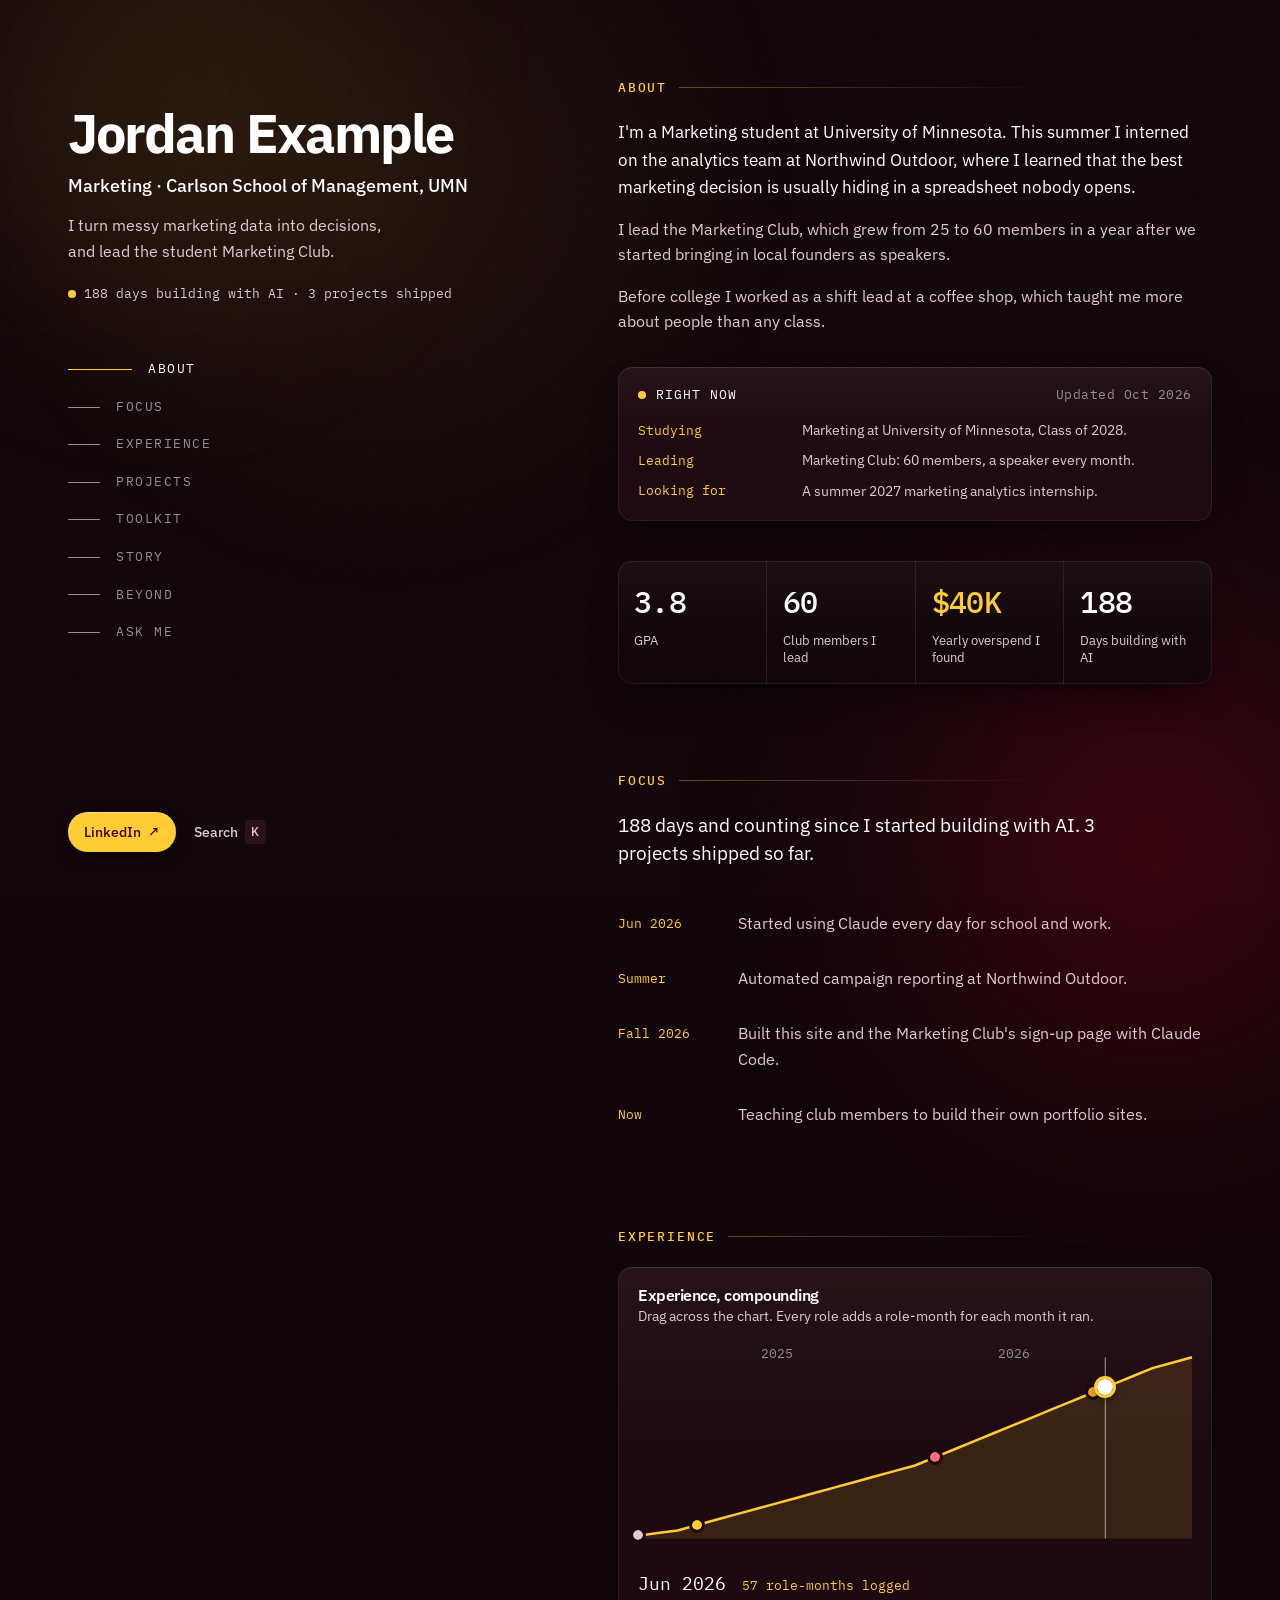
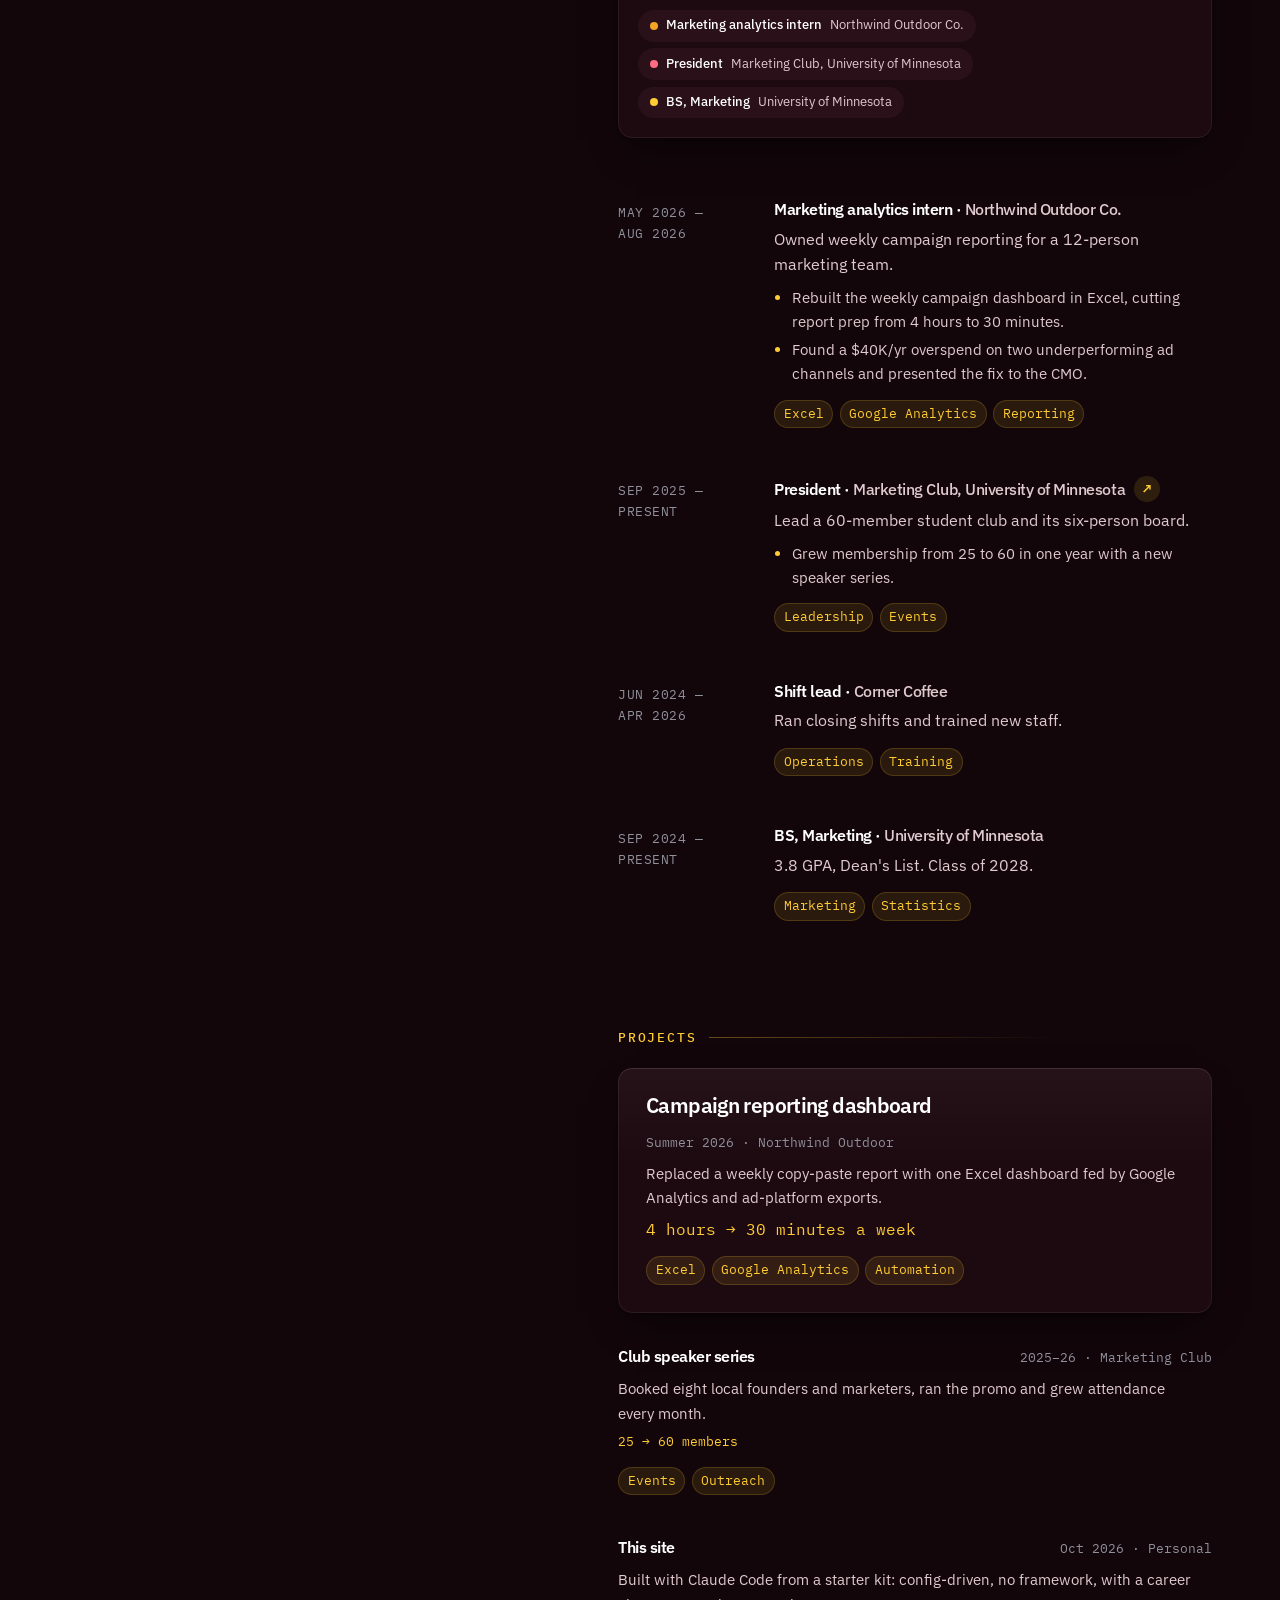
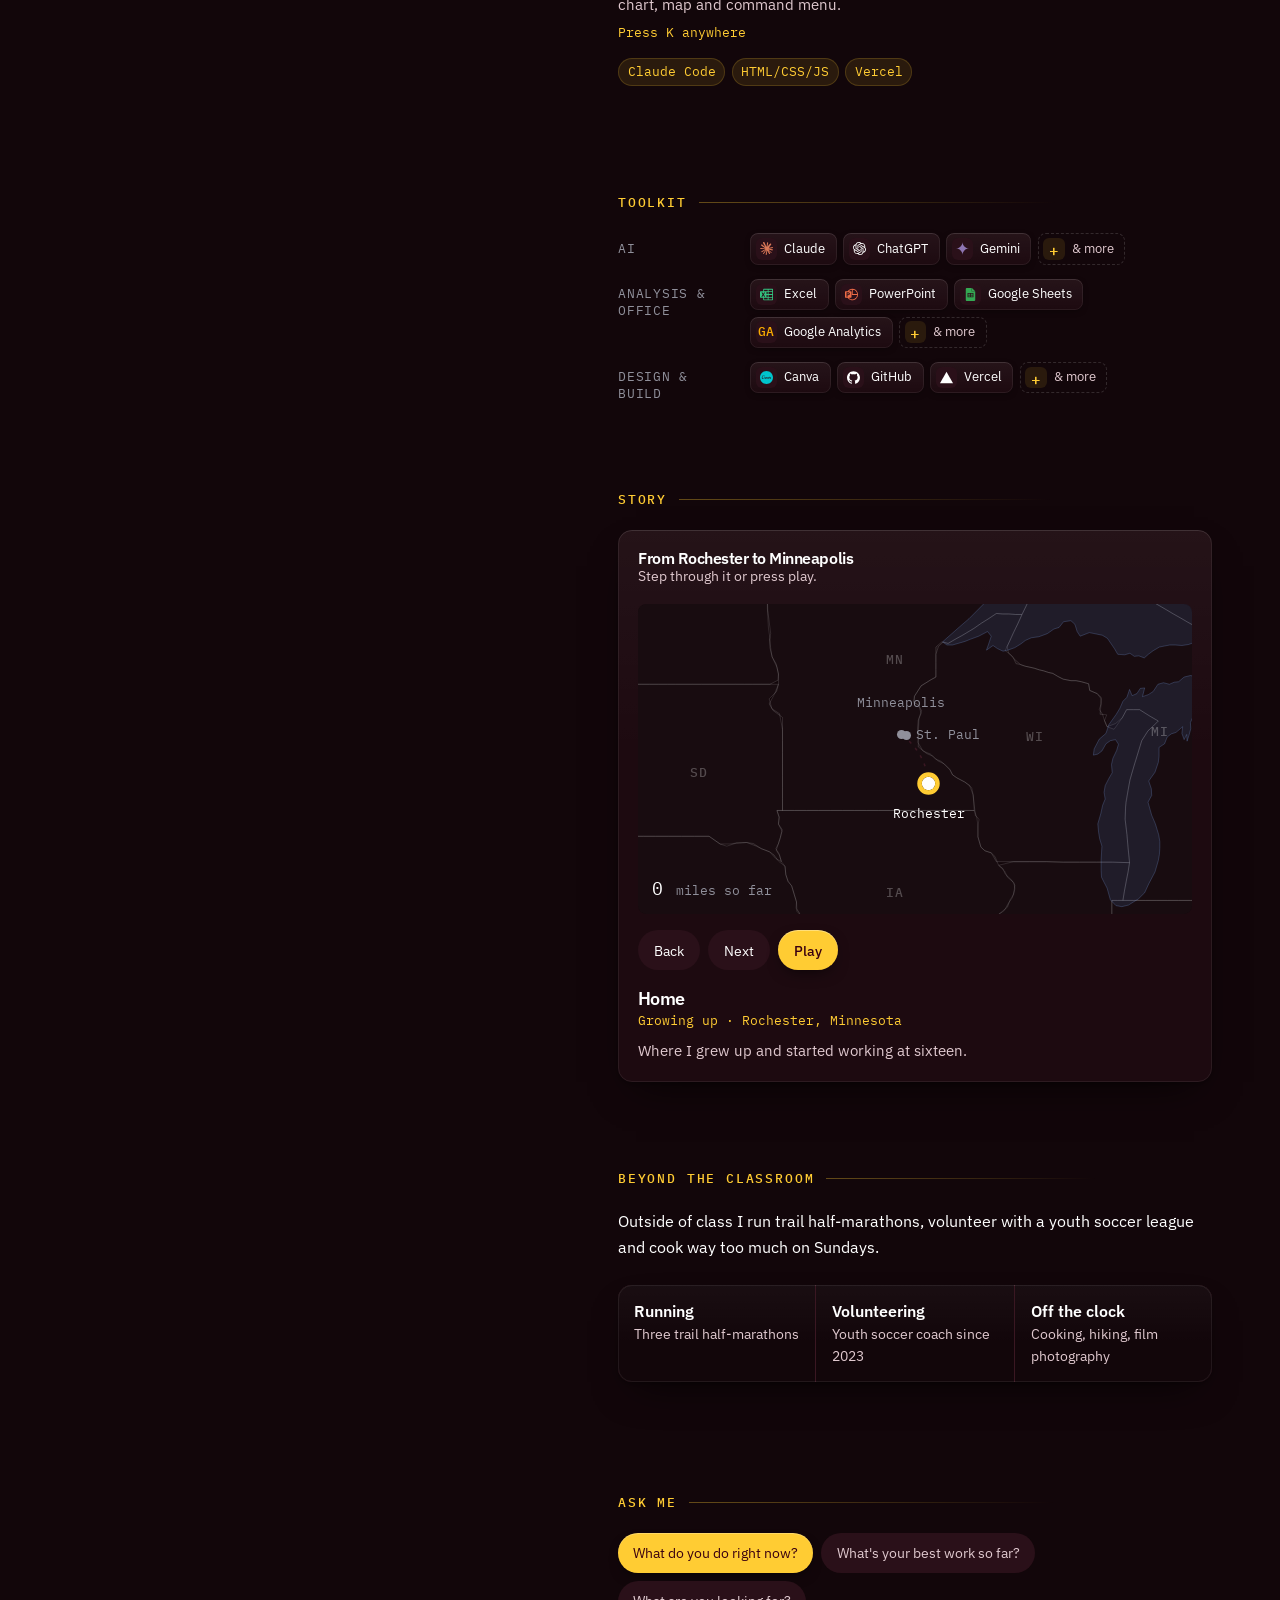
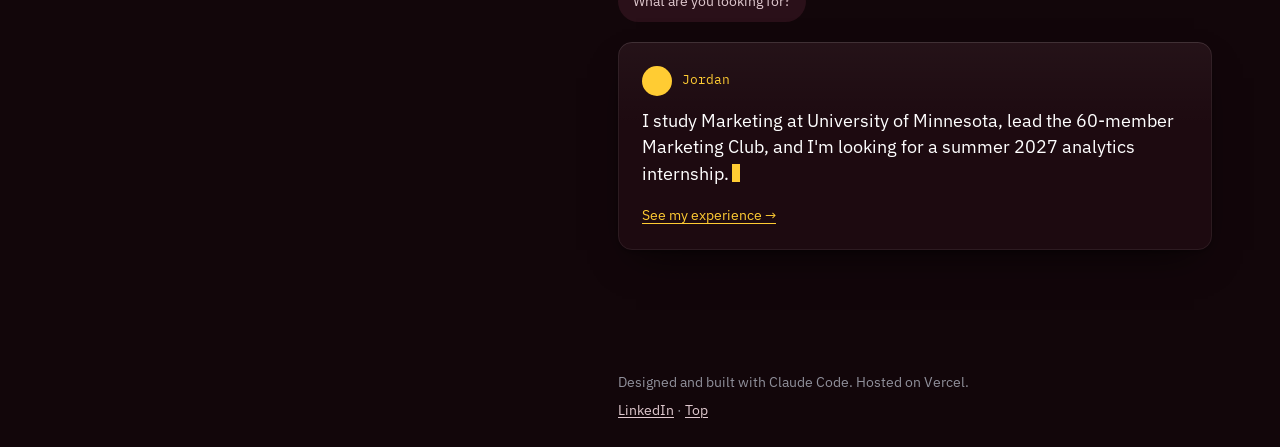
==== index.html @ 837af0bd "Portfolio Kit: shareable starter built from Isaac's portfolio engine UMN maroon/gold default theme, " ====
<!doctype html>
<html lang="en">
<head>
  <meta charset="utf-8">
  <meta name="viewport" content="width=device-width, initial-scale=1">
  <!-- Claude fills every line marked FILL in Step 3/7 of CLAUDE.md. Keep og: URLs absolute (https://...). -->
  <title>Jordan Example</title><!-- FILL: your name -->
  <meta name="description" content="Marketing student at the University of Minnesota. Leads the Marketing Club."><!-- FILL: one sentence -->
  <meta name="theme-color" content="#12060a">
  <!-- Link preview for LinkedIn, iMessage, Slack. These URLs must be absolute once the site is live. -->
  <link rel="canonical" href="https://your-site.vercel.app/"><!-- FILL -->
  <meta property="og:url" content="https://your-site.vercel.app/"><!-- FILL -->
  <meta property="og:type" content="profile">
  <meta property="og:title" content="Jordan Example"><!-- FILL -->
  <meta property="og:description" content="Marketing at the University of Minnesota. Analytics intern, club president."><!-- FILL -->
  <meta property="og:image" content="https://your-site.vercel.app/photos/og-card.jpg"><!-- FILL: 1200×627 JPG -->
  <meta property="og:image:width" content="1200">
  <meta property="og:image:height" content="627">
  <meta property="og:image:alt" content="Jordan Example"><!-- FILL -->
  <meta name="twitter:card" content="summary_large_image">
  <link rel="icon" href="data:image/svg+xml,%3Csvg xmlns='http://www.w3.org/2000/svg' viewBox='0 0 32 32'%3E%3Crect width='32' height='32' fill='%237a0019'/%3E%3Ctext x='4' y='23' font-family='sans-serif' font-weight='700' font-size='17' fill='%23ffcc33'%3EJE%3C/text%3E%3C/svg%3E"><!-- FILL: change JE to your initials -->
  <link rel="preconnect" href="https://fonts.googleapis.com">
  <link rel="preconnect" href="https://fonts.gstatic.com" crossorigin>
  <link rel="stylesheet" href="styles/tokens.css">
  <link rel="stylesheet" href="styles/base.css">
  <link rel="stylesheet" href="styles/dev.css">
  <link rel="stylesheet" href="styles/depth.css">
  <script type="module" src="main.js"></script>
</head>
<body>
  <a class="skip" href="#main">Skip to content</a>
  <div id="app">
    <noscript>
      <p style="padding:2rem">Jordan Example. Marketing at the University of Minnesota. This page needs JavaScript.</p><!-- FILL -->
    </noscript>
  </div>
</body>
</html>
---- styles/tokens.css ----
/* Design tokens. Restyle the site by editing this file only. */
:root {
  /* Colour — Night and cornflower */
  --bg: #0a0d14;
  --surface: #131824;
  --surface-2: #1b2232;
  --ink: #e9edf3;
  --muted: #9aa3b2;
  --accent: #5a9bfc;
  --accent-ink: #0a0d14;

  /* Toolkit spine highlights, by kind */
  --kind-build: #5a9bfc;
  --kind-ship: #8fd3c1;
  --kind-assist: #e9edf3;
  --kind-learn: #f2c46d;
  --kind-make: #f19c8b;

  --area: rgba(90, 155, 252, 0.14);

  /* Planner demo block colours */
  --plan-fixed: #2a3550;
  --plan-focus: #5a9bfc;
  --plan-health: #8fd3c1;
  --plan-people: #f2c46d;

  /* Type */
  --font: "Bricolage Grotesque", ui-sans-serif, system-ui, sans-serif;
  --step-small: clamp(0.875rem, 0.85rem + 0.1vw, 0.9375rem);
  --step-body: clamp(1.0625rem, 1rem + 0.25vw, 1.1875rem);
  --step-lead: clamp(1.25rem, 1.05rem + 0.9vw, 2rem);
  --step-head: clamp(2.25rem, 1.2rem + 3.6vw, 4.75rem);
  --step-display: clamp(4rem, 12.2vw, 12.5rem);
  --track-display: -0.045em;
  --track-head: -0.03em;
  --lead-display: 0.84;
  --lead-head: 1;
  --lead-text: 1.5;

  /* Space */
  --margin: clamp(1rem, 2.6vw, 2.5rem);
  --gutter: 1.5rem;
  --section: clamp(6rem, 12vw, 12rem);
  --gap-sm: 0.75rem;
  --gap-md: 1.5rem;
  --gap-lg: 4.5rem;

  /* Shape */
  --radius: 0;
  --control-h: 3rem;

  /* Motion */
  --ease-out: cubic-bezier(0.16, 1, 0.3, 1);
  --dur-fast: 180ms;
  --dur-med: 600ms;
  --dur-slow: 950ms;
  --stagger: 80ms;
  --rise: 24px;
}
---- styles/base.css ----
/* Reset and element defaults. Tokens only. */
*, *::before, *::after { box-sizing: border-box; }
* { margin: 0; }
html { -webkit-text-size-adjust: 100%; scroll-behavior: smooth; }
body {
  background: var(--bg);
  color: var(--ink);
  font-family: var(--font);
  font-size: var(--step-body);
  line-height: var(--lead-text);
  font-optical-sizing: auto;
  -webkit-font-smoothing: antialiased;
  overflow-x: clip;
}
img, video { display: block; max-width: 100%; height: auto; }
a { color: inherit; text-decoration-thickness: 0.08em; text-underline-offset: 0.18em; }
button { font: inherit; color: inherit; background: none; border: 0; cursor: pointer; }
h1, h2, h3 { font-weight: 600; letter-spacing: var(--track-head); line-height: var(--lead-head); text-wrap: balance; }
p { text-wrap: pretty; }
ul, ol { list-style: none; padding: 0; }
::selection { background: var(--accent); color: var(--accent-ink); }
:focus-visible { outline: 3px solid var(--accent); outline-offset: 3px; }
.visually-hidden {
  position: absolute; width: 1px; height: 1px; overflow: hidden;
  clip: rect(0 0 0 0); white-space: nowrap;
}
.skip { position: absolute; left: var(--margin); top: -4rem; background: var(--accent); color: var(--accent-ink); padding: 0.75rem 1rem; z-index: 10; }
.skip:focus { top: 1rem; }

/* Shared controls */
.button {
  display: inline-flex; align-items: center; justify-content: center;
  min-height: var(--control-h); padding: 0 1.4rem;
  background: var(--accent); color: var(--accent-ink);
  font-weight: 500; text-decoration: none; border-radius: var(--radius);
  transition: transform var(--dur-fast) var(--ease-out), background-color var(--dur-fast);
}
.button:hover { background: var(--ink); }
.button:active { transform: scale(0.97); }

.link { transition: color var(--dur-fast); }
.link:hover { color: var(--accent); }

/* Pictures: one treatment for every found image */
.plate img { filter: grayscale(1) contrast(1.05); width: 100%; height: 100%; object-fit: cover; }
.plate figcaption { font-size: var(--step-small); color: var(--muted); margin-top: var(--gap-sm); max-width: 48ch; }
---- styles/dev.css ----
/* Two-column layout. Colours and fonts come from `theme` in config/site.config.js (applied by main.js); these are fallbacks. */
:root {
  --bg: #0b0b0d;
  --surface: #131317;
  --surface-2: #1c1c22;
  --line: #24242c;
  --ink: #ececef;
  --muted: #a6a6b0;
  --faint: #90909b;
  --accent: #ffcc33;
  --accent-ink: #120d00;
  --accent-2: #7a0019;
  --area: color-mix(in srgb, var(--accent) 12%, transparent);
  /* career track colours are set from config theme.tracks */
  --font: "IBM Plex Sans", ui-sans-serif, system-ui, sans-serif;
  --mono: "IBM Plex Mono", ui-monospace, SFMono-Regular, monospace;
  --radius: 10px;
}
body { font-family: var(--font); background: var(--bg); color: var(--ink); font-size: 16px; line-height: 1.6; }
body::before { /* pointer spotlight */
  content: ""; position: fixed; inset: 0; pointer-events: none; z-index: 0;
  background: radial-gradient(600px circle at var(--mx, 30%) var(--my, 20%), color-mix(in srgb, var(--accent) 6%, transparent), transparent 70%);
}
a { color: inherit; }
kbd { font-family: var(--mono); font-size: 0.8125rem; padding: 0.1rem 0.4rem; border-radius: 4px; background: var(--surface-2); color: var(--muted); }
::selection { background: var(--accent); color: var(--accent-ink); }

/* ---------- Shell ---------- */
.shell { position: relative; z-index: 1; max-width: 1240px; margin: 0 auto; padding: 0 clamp(1.25rem, 4vw, 3rem); display: grid; grid-template-columns: minmax(0, 0.9fr) minmax(0, 1.1fr); gap: clamp(2rem, 5vw, 5rem); }

/* ---------- Sidebar ---------- */
.side { position: sticky; top: 0; height: 100svh; display: flex; flex-direction: column; padding: clamp(3rem, 9vh, 6rem) 0 3rem; }
.side__photo { width: 76px; height: 76px; border-radius: 50%; object-fit: cover; object-position: 50% 20%; outline: 2px solid var(--surface-2); outline-offset: 3px; }
.side__name { margin-top: 1.5rem; font-size: clamp(2.4rem, 1.6rem + 2.4vw, 3.4rem); line-height: 1.02; letter-spacing: -0.035em; font-weight: 700; }
.side__name a { text-decoration: none; }
.side__title { margin-top: 0.75rem; font-size: 1.125rem; font-weight: 500; }
.side__line { margin-top: 0.75rem; color: var(--muted); max-width: 32ch; }
.side__status { margin-top: 1.25rem; font-family: var(--mono); font-size: 0.8125rem; color: var(--muted); line-height: 1.5; }
.side__status .dot { display: inline-block; margin-right: 0.5rem; vertical-align: 0.05em; }
.dot { width: 8px; height: 8px; border-radius: 50%; background: var(--accent); }
.side__nav { margin-top: 3rem; }
.side__nav ul { list-style: none; padding: 0; display: grid; gap: 0.15rem; }
.side__nav a { display: inline-flex; align-items: center; gap: 1rem; padding: 0.45rem 0; text-decoration: none; font-family: var(--mono); font-size: 0.8125rem; letter-spacing: 0.12em; text-transform: uppercase; color: var(--faint); transition: color 160ms; }
.side__bar { display: inline-block; width: 2rem; height: 1px; background: currentColor; transition: width 220ms var(--ease-out); }
.side__nav a:hover, .side__nav a[aria-current] { color: var(--ink); }
.side__nav a:hover .side__bar, .side__nav a[aria-current] .side__bar { width: 4rem; }
.side__nav a[aria-current] .side__bar { background: var(--accent); }
.side__actions { margin-top: auto; display: flex; flex-wrap: wrap; gap: 0.6rem; padding-top: 2rem; }

.btn { display: inline-flex; align-items: center; gap: 0.45rem; min-height: 2.5rem; padding: 0 1rem; border-radius: 999px; background: var(--surface-2); color: var(--ink); text-decoration: none; font-size: 0.9rem; font-weight: 500; transition: background-color 160ms, transform 160ms var(--ease-out), color 160ms; }
.btn:hover { background: var(--line); }
.btn:active { transform: scale(0.97); }
.btn--primary { background: var(--accent); color: var(--accent-ink); }
.btn--primary:hover { background: color-mix(in srgb, var(--accent) 80%, white); }
.btn--ghost { background: transparent; color: var(--muted); padding: 0 0.5rem; }
.btn--ghost:hover { background: transparent; color: var(--ink); }
.chip { min-height: 2.5rem; padding: 0 1rem; border-radius: 999px; background: var(--surface-2); font-size: 0.9rem; transition: background-color 160ms; }
.chip:hover { background: var(--line); }

/* ---------- Main column ---------- */
.main { padding: clamp(3rem, 9vh, 6rem) 0 4rem; min-width: 0; }
.sec { padding-bottom: clamp(4.5rem, 10vh, 7rem); scroll-margin-top: 3rem; }
.sec__label { font-family: var(--mono); font-size: 0.8125rem; letter-spacing: 0.14em; text-transform: uppercase; color: var(--accent); font-weight: 500; margin-bottom: 1.5rem; }
.prose p { color: var(--muted); max-width: 62ch; }
.prose p + p { margin-top: 1rem; }
.prose p:first-child { color: var(--ink); font-size: 1.075rem; }
.lead { font-size: 1.2rem; line-height: 1.45; max-width: 46ch; }

/* Metrics */
.metrics { margin-top: 2.5rem; display: grid; grid-template-columns: repeat(4, 1fr); gap: 1px; background: var(--line); border-radius: var(--radius); overflow: hidden; }
.metric { background: var(--bg); padding: 1.1rem 1rem; }
.metric__n { font-family: var(--mono); font-size: clamp(1.4rem, 1rem + 1.2vw, 1.9rem); font-weight: 500; letter-spacing: -0.02em; color: var(--ink); }
.metric:nth-child(3) .metric__n { color: var(--accent); }
.metric dt { color: var(--muted); font-size: 0.8125rem; line-height: 1.35; margin-top: 0.3rem; }

/* AI timeline */
.tl { list-style: none; padding: 0; margin-top: 2rem; display: grid; }
.tl { gap: 0.35rem; }
.tl li { display: grid; grid-template-columns: 6.5rem 1fr; gap: 1rem; padding: 0.75rem 1rem; margin: 0 -1rem; border-radius: 8px; transition: background-color 200ms; }
.tl li:hover { background: var(--surface); }
.tl__when { font-family: var(--mono); font-size: 0.8125rem; color: var(--accent); padding-top: 0.2rem; }
.tl__text { color: var(--muted); }
.tl li:hover .tl__text { color: var(--ink); }

/* Browser frame around the live club site */
.browser { margin-top: 2.5rem; border-radius: var(--radius); overflow: hidden; background: var(--surface); outline: 1px solid var(--line); }
.browser__bar { display: flex; align-items: center; gap: 0.4rem; padding: 0.65rem 0.9rem; background: var(--surface-2); }
.browser__bar span { width: 10px; height: 10px; border-radius: 50%; background: var(--line); }
.browser__bar a { margin-left: auto; font-family: var(--mono); font-size: 0.8125rem; color: var(--muted); text-decoration: none; }
.browser__bar a:hover { color: var(--accent); }
.browser iframe { display: block; width: 100%; height: 520px; border: 0; background: #000; }
.browser figcaption { padding: 0.6rem 0.9rem; font-size: 0.8125rem; color: var(--faint); }

/* Career chart */
.career { border-radius: var(--radius); background: var(--surface); padding: 1.25rem; margin-bottom: 2.5rem; }
.career__head h3 { font-size: 1rem; font-weight: 600; }
.career__head p { color: var(--muted); font-size: 0.85rem; margin-top: 0.2rem; }
.career__chart { position: relative; height: 210px; margin-top: 1rem; }
.career__svg { position: absolute; inset: 0; width: 100%; height: 100%; overflow: visible; }
.cc-area { fill: var(--area); }
.cc-line { fill: none; stroke: var(--accent); stroke-width: 2.5; vector-effect: non-scaling-stroke; }
.cc-cursor { stroke: var(--ink); stroke-width: 1; vector-effect: non-scaling-stroke; opacity: 0.6; }
.cc-dots { position: absolute; inset: 0; pointer-events: none; }
.cc-event, .cc-head { position: absolute; border-radius: 50%; transform: translate(-50%, -50%); }
.cc-event { width: 10px; height: 10px; outline: 3px solid var(--surface); }
.cc-head { width: 16px; height: 16px; background: var(--ink); outline: 3px solid var(--accent); }
.career__track { position: absolute; inset: -12px 0; cursor: grab; touch-action: pan-y; border-radius: 6px; }
.is-dragging .career__track { cursor: grabbing; }
.cc-head { transition: width 160ms var(--ease-out), height 160ms var(--ease-out); }
.is-dragging .cc-head { width: 22px; height: 22px; }
.is-dragging { user-select: none; -webkit-user-select: none; }
.career__axis { position: relative; height: 1.4rem; margin-top: 0.4rem; font-family: var(--mono); font-size: 0.8125rem; color: var(--faint); }
.career__axis span { position: absolute; transform: translateX(-50%); }
.career__panel { margin-top: 1rem; display: grid; grid-template-columns: auto 1fr; gap: 0.25rem 1rem; align-items: baseline; }
.career__date { font-family: var(--mono); font-size: 1.1rem; }
.career__value { color: var(--accent); font-family: var(--mono); font-size: 0.8125rem; }
.career__roles { grid-column: 1 / -1; list-style: none; padding: 0; margin-top: 0.5rem; display: flex; flex-wrap: wrap; gap: 0.4rem; min-height: 2.2rem; }
.career__roles a { display: inline-flex; align-items: center; gap: 0.5rem; padding: 0.35rem 0.75rem; border-radius: 999px; background: var(--surface-2); font-size: 0.8125rem; text-decoration: none; }
.career__roles a span:nth-child(2) strong { font-weight: 500; }
.career__roles a span:nth-child(2) { color: var(--muted); }
.career__roles a span:nth-child(2) strong { color: var(--ink); margin-right: 0.3rem; }
.career__tag { display: none; }
.career__dot { width: 8px; height: 8px; border-radius: 50%; background: var(--track); }
.career__none { color: var(--muted); font-size: 0.85rem; }

/* Experience entries */
.entries { list-style: none; padding: 0; display: grid; gap: 0.5rem; }
.entry { display: grid; grid-template-columns: 8.5rem 1fr; gap: 1.25rem; padding: 1.25rem; margin: 0 -1.25rem; border-radius: var(--radius); transition: background-color 200ms; scroll-margin-top: 4rem; }
.entry:hover, .entry.is-flash { background: var(--surface); }
.entries:hover .entry:not(:hover) { opacity: 0.6; }
.entry { transition: background-color 200ms, opacity 200ms; }
.entry__when { font-family: var(--mono); font-size: 0.8125rem; color: var(--faint); padding-top: 0.3rem; text-transform: uppercase; letter-spacing: 0.04em; }
.entry__title { font-size: 1.02rem; font-weight: 600; line-height: 1.35; }
.entry__title span { color: var(--muted); font-weight: 500; }
.entry__link { display: inline-grid; place-items: center; width: 1.6rem; height: 1.6rem; margin-left: 0.35rem; border-radius: 50%; background: color-mix(in srgb, var(--accent) 12%, transparent); color: var(--accent); text-decoration: none; font-size: 0.85rem; vertical-align: 0.1em; }
.entry__link:hover { background: var(--accent); color: var(--accent-ink); }
.entry__sum { margin-top: 0.4rem; color: var(--muted); }
.entry__pts { list-style: disc; margin-top: 0.5rem; padding-left: 1.1rem; color: var(--muted); font-size: 0.93rem; display: grid; gap: 0.3rem; }
.entry__pts li::marker { color: var(--accent); }
.tags { list-style: none; padding: 0; margin-top: 0.85rem; display: flex; flex-wrap: wrap; gap: 0.4rem; }
.tags li { font-family: var(--mono); font-size: 0.8125rem; padding: 0.25rem 0.6rem; border-radius: 999px; background: color-mix(in srgb, var(--accent) 10%, transparent); color: var(--accent); }
.more { display: inline-flex; gap: 0.4rem; margin-top: 1.5rem; font-weight: 500; text-decoration: none; border-bottom: 1px solid var(--accent); padding-bottom: 2px; }
.more:hover { color: var(--accent); }

/* Projects */
.projects { list-style: none; padding: 0; display: grid; grid-template-columns: 1fr; gap: 0.25rem; }
.proj:first-child { grid-column: 1 / -1; padding: 1.75rem; background: var(--surface); outline: 1px solid color-mix(in srgb, var(--accent) 25%, transparent); }
.proj:first-child h3 { font-size: 1.3rem; }
.proj:first-child .proj__result { font-size: 1rem; }
.proj { padding: 1.25rem; border-radius: var(--radius); transition: transform 200ms var(--ease-out), background-color 200ms; }
.proj:hover { background: var(--surface); }
.proj:first-child { margin-bottom: 0.75rem; }
.proj:not(:first-child) { margin: 0 -1.25rem; }
.proj__top { display: flex; justify-content: space-between; gap: 1rem; align-items: baseline; flex-wrap: wrap; }
.proj h3 { font-size: 1.02rem; font-weight: 600; }
.proj__when { font-family: var(--mono); font-size: 0.8125rem; color: var(--faint); }
.proj p { margin-top: 0.45rem; color: var(--muted); font-size: 0.95rem; }
.proj .proj__result { color: var(--accent); font-family: var(--mono); font-size: 0.8125rem; }
.proj__link { display: inline-block; margin-top: 0.7rem; font-size: 0.85rem; color: var(--ink); }

/* Story map */
.story { border-radius: var(--radius); background: var(--surface); padding: 1.25rem; }
.story__head h3 { font-size: 1rem; font-weight: 600; }
.story__head p { color: var(--muted); font-size: 0.85rem; }
.journey__map { position: relative; aspect-ratio: 1000 / 560; margin-top: 1rem; background: var(--bg); border-radius: 8px; }
.journey__svg { position: absolute; inset: 0; width: 100%; height: 100%; }
.jr-ghost { fill: none; stroke: var(--line); stroke-width: 1.5; stroke-dasharray: 3 6; vector-effect: non-scaling-stroke; }
.jr-leg { fill: none; stroke: var(--accent); stroke-width: 2.5; stroke-linecap: round; vector-effect: non-scaling-stroke; stroke-dasharray: 1; stroke-dashoffset: 1; transition: stroke-dashoffset 900ms var(--ease-out); }
.jr-leg.is-on { stroke-dashoffset: 0; }
.journey__pins { position: absolute; inset: 0; }
.jr-pin { position: absolute; width: 2.5rem; height: 2.5rem; transform: translate(-50%, -50%); display: grid; place-items: center; }
.jr-pin::before { content: ""; width: 9px; height: 9px; border-radius: 50%; background: var(--faint); transition: transform 300ms var(--ease-out), background-color 160ms; }
.jr-pin.is-past::before { background: var(--accent); }
.jr-pin.is-here::before { background: var(--ink); transform: scale(1.5); outline: 3px solid var(--accent); }
.jr-pin__label { position: absolute; left: 50%; top: 100%; transform: translateX(-50%); white-space: nowrap; font-family: var(--mono); font-size: 0.8125rem; color: var(--faint); pointer-events: none; }
.jr-pin--above .jr-pin__label { top: auto; bottom: 100%; }
.jr-pin--left .jr-pin__label { left: auto; right: 75%; top: 50%; transform: translateY(-50%); }
.jr-pin--right .jr-pin__label { left: 75%; top: 50%; transform: translateY(-50%); }
.jr-pin.is-here .jr-pin__label { color: var(--ink); }
.journey__miles { position: absolute; left: 0.9rem; bottom: 0.7rem; font-family: var(--mono); font-size: 0.8125rem; color: var(--faint); }
.journey__miles-num { color: var(--ink); font-size: 1.1rem; margin-right: 0.3rem; }
.story__controls { display: flex; gap: 0.5rem; margin-top: 1rem; }
.journey__card { margin-top: 1.25rem; display: grid; grid-template-columns: auto 1fr; gap: 0 1.25rem; align-items: start; }
.journey__card:not(:has(.journey__photo)) { grid-template-columns: 1fr; }
.journey__card:not(:has(.journey__photo)) > * { grid-column: 1; }
.journey__photo { grid-row: span 3; width: 120px; aspect-ratio: 4 / 5; border-radius: 8px; overflow: hidden; background: var(--bg); }
.journey__photo img { width: 100%; height: 100%; object-fit: cover; object-position: 50% 15%; }
.journey__title { grid-column: 2; font-size: 1.1rem; font-weight: 600; }
.journey__when { grid-column: 2; font-family: var(--mono); font-size: 0.8125rem; color: var(--accent); margin-top: 0.2rem; }
.journey__text { grid-column: 2; color: var(--muted); margin-top: 0.4rem; font-size: 0.95rem; }
.journey__steps { display: none; }

/* Beyond the classroom */
.facts { margin-top: 1.5rem; display: grid; grid-template-columns: repeat(3, 1fr); gap: 1px; background: var(--line); border-radius: var(--radius); overflow: hidden; }
.facts div { background: var(--bg); padding: 0.9rem 1rem; }
.facts dt { font-weight: 600; }
.facts dd { color: var(--muted); font-size: 0.85rem; }
.shots { margin-top: 1.5rem; display: grid; grid-template-columns: 1.3fr 1fr 1fr; grid-auto-rows: clamp(220px, 22vw, 300px); gap: 0.6rem; }
.shot { border-radius: var(--radius); overflow: hidden; background: var(--surface); cursor: zoom-in; }
.shot img { width: 100%; height: 100%; object-fit: cover; object-position: 50% 18%; transition: transform 500ms var(--ease-out), filter 300ms; filter: grayscale(0.35); }
.shot:hover img { transform: scale(1.04); filter: none; }

/* Ask me */
.ask__qs { display: flex; flex-wrap: wrap; gap: 0.5rem; }
.ask__q { padding: 0.55rem 0.95rem; border-radius: 999px; background: var(--surface-2); font-size: 0.88rem; color: var(--muted); transition: background-color 160ms, color 160ms; }
.ask__q:hover { color: var(--ink); }
.ask__q[aria-selected="true"] { background: var(--accent); color: var(--accent-ink); }
.ask__panel { margin-top: 1.25rem; padding: 1.5rem; border-radius: var(--radius); background: var(--surface); min-height: 13rem; display: flex; flex-direction: column; gap: 0.75rem; }
.ask__who { display: flex; align-items: center; gap: 0.6rem; font-family: var(--mono); font-size: 0.8125rem; color: var(--accent); }
.ask__who::before { content: ""; width: 1.9rem; height: 1.9rem; border-radius: 50%; background: var(--headshot, var(--accent)) center 20% / cover; }
.ask__a { font-size: 1.1rem; line-height: 1.5; min-height: 4.5em; }
.ask__a::after { content: ""; display: inline-block; width: 0.45em; height: 1em; margin-left: 0.15em; background: var(--accent); vertical-align: -0.12em; animation: caret 1s steps(2) infinite; }
@keyframes caret { 50% { opacity: 0; } }
.ask__link { margin-top: auto; align-self: flex-start; color: var(--accent); font-size: 0.9rem; }

/* Footer */
.foot { padding-top: 2rem; color: var(--faint); font-size: 0.85rem; display: grid; gap: 0.4rem; }
.foot a { color: var(--muted); }
.foot a:hover { color: var(--accent); }

/* Command menu + viewer (shared dialogs) */
.palette { width: min(620px, calc(100vw - 2rem)); max-height: min(70vh, 540px); margin: 12vh auto auto; padding: 0; border: 0; border-radius: 14px; background: var(--surface); color: var(--ink); box-shadow: 0 30px 80px rgba(0, 0, 0, 0.6); outline: 1px solid var(--line); }
.palette::backdrop { background: rgba(0, 0, 0, 0.65); }
.palette__form { display: flex; flex-direction: column; max-height: inherit; }
.palette__input { font: inherit; font-size: 1.05rem; color: var(--ink); background: transparent; border: 0; border-bottom: 1px solid var(--line); padding: 1rem 1.2rem; outline: none; }
.palette__list { list-style: none; overflow-y: auto; padding: 0.4rem; margin: 0; }
.palette__item { display: flex; justify-content: space-between; gap: 1rem; padding: 0.65rem 0.8rem; border-radius: 8px; cursor: pointer; }
.palette__item[aria-selected="true"] { background: var(--surface-2); }
.palette__item[aria-selected="true"] span:first-child { color: var(--accent); }
.palette__hint { font-family: var(--mono); font-size: 0.8125rem; color: var(--faint); }
.palette__empty { padding: 1rem; color: var(--muted); }
.palette__foot { padding: 0.6rem 1.2rem; font-family: var(--mono); font-size: 0.8125rem; color: var(--faint); border-top: 1px solid var(--line); }
.viewer { width: 100vw; height: 100dvh; max-width: none; max-height: none; margin: 0; padding: 0; border: 0; background: rgba(5, 5, 7, 0.96); color: var(--ink); }
.viewer[open] { display: grid; place-items: center; }
.viewer__fig { display: flex; flex-direction: column; align-items: center; gap: 0.75rem; max-width: calc(100vw - 8rem); }
.viewer__img { max-width: 100%; max-height: calc(100dvh - 8rem); object-fit: contain; border-radius: 8px; }
.viewer__meta { font-family: var(--mono); font-size: 0.8125rem; color: var(--muted); }
.viewer__btn { position: absolute; top: 50%; transform: translateY(-50%); width: 3rem; height: 3rem; border-radius: 50%; font-size: 1.6rem; background: var(--surface-2); }
.viewer__btn:hover { background: var(--accent); color: var(--accent-ink); }
.viewer__prev { left: 1.25rem; } .viewer__next { right: 1.25rem; }
.viewer__close { position: absolute; top: 1rem; right: 1.25rem; min-height: 2.5rem; padding: 0 1rem; border-radius: 999px; background: var(--surface-2); }

/* ---------- Phone & tablet ---------- */
@media (max-width: 960px) {
  .shell { grid-template-columns: 1fr; gap: 0; }
  .side { position: relative; height: auto; padding: 3rem 0 2.5rem; }
  .side__nav { display: none; }
  .side__actions { margin-top: 1.75rem; padding-top: 0; }
  .main { padding-top: 1rem; }
  .metrics { grid-template-columns: repeat(2, 1fr); }
  .entry { grid-template-columns: 1fr; gap: 0.4rem; padding: 1rem; margin: 0 -1rem; }
  .entries:hover .entry:not(:hover) { opacity: 1; }
  .tl li { grid-template-columns: 5.5rem 1fr; }
  .browser iframe { height: 460px; }
  .facts { grid-template-columns: 1fr; }
  .projects { grid-template-columns: 1fr; }
  .shots { grid-template-columns: 1fr 1fr; }
  .shots { grid-auto-rows: 220px; }
  .shot:first-child { grid-column: 1 / -1; grid-row: span 1; }
  .journey__photo { width: 90px; }
  .jr-pin__label { display: none; }
  .jr-pin.is-here .jr-pin__label { display: block; }
  .viewer__fig { max-width: calc(100vw - 2rem); }
  .viewer__btn { top: auto; bottom: 1.25rem; transform: none; }
}
@media (prefers-reduced-motion: reduce) {
  .ask__a::after { animation: none; }
}
---- styles/depth.css ----
/* Depth layer: ambient light, grain, elevated surfaces, cursor glow, tilt. Loaded after dev.css. */
:root {
  --edge: rgba(255, 255, 255, 0.07);          /* card border */
  --lit: rgba(255, 255, 255, 0.06);           /* lit top edge */
  --drop: 0 1px 0 var(--lit) inset, 0 18px 40px -18px rgba(0, 0, 0, 0.75), 0 2px 6px -2px rgba(0, 0, 0, 0.5);
  --drop-hi: 0 1px 0 rgba(255, 255, 255, 0.09) inset, 0 28px 60px -20px rgba(0, 0, 0, 0.85), 0 0 0 1px rgba(255, 255, 255, 0.1);
}

/* ---------- Ambient light + grain behind everything ---------- */
html { background: var(--bg); }
body { background: transparent; }
.shell::before, .shell::after { /* fixed glows that sit behind content */
  content: ""; position: fixed; z-index: -1; pointer-events: none; border-radius: 50%; filter: blur(80px);
}
.shell::before { width: 52vw; height: 52vw; left: -14vw; top: -18vw; background: radial-gradient(circle, color-mix(in srgb, var(--accent) 10%, transparent), transparent 65%); }
.shell::after { width: 60vw; height: 60vw; right: -20vw; bottom: -26vw; background: radial-gradient(circle, color-mix(in srgb, var(--accent-2) 45%, transparent), transparent 65%); }
html::after { /* fine film grain */
  content: ""; position: fixed; inset: 0; z-index: 50; pointer-events: none; opacity: 0.05; mix-blend-mode: overlay;
  background-image: url("data:image/svg+xml,%3Csvg xmlns='http://www.w3.org/2000/svg' width='160' height='160'%3E%3Cfilter id='n'%3E%3CfeTurbulence type='fractalNoise' baseFrequency='0.9' numOctaves='2' stitchTiles='stitch'/%3E%3C/filter%3E%3Crect width='100%25' height='100%25' filter='url(%23n)'/%3E%3C/svg%3E");
}

/* ---------- Elevated surfaces ---------- */
.career, .story, .browser, .ask__panel, .proj:first-child, .metrics, .facts {
  position: relative; isolation: isolate; border-radius: 14px;
  background: linear-gradient(180deg, rgba(255, 255, 255, 0.035), rgba(255, 255, 255, 0) 40%), var(--surface);
  box-shadow: var(--drop); outline: 1px solid var(--edge); outline-offset: -1px;
  transition: box-shadow 300ms var(--ease-out), transform 300ms var(--ease-out), outline-color 300ms;
}
.metrics, .facts { background: var(--line); }
.metric, .facts div { background: linear-gradient(180deg, rgba(255, 255, 255, 0.03), transparent 60%), var(--bg); }

/* Cursor light inside cards (position set by controllers/interactive.js) */
.career::after, .story::after, .ask__panel::after, .proj::after, .entry::after, .browser::after {
  content: ""; position: absolute; inset: 0; border-radius: inherit; pointer-events: none; z-index: 2;
  background: radial-gradient(380px circle at var(--gx, 50%) var(--gy, -40%), color-mix(in srgb, var(--accent) 8%, transparent), transparent 60%);
  opacity: 0; transition: opacity 300ms;
}
.career:hover::after, .story:hover::after, .ask__panel:hover::after, .proj:hover::after, .entry:hover::after, .browser:hover::after { opacity: 1; }

/* Lift on hover */
.entry, .proj { position: relative; isolation: isolate; }
.entry:hover, .proj:hover { background: var(--surface); box-shadow: var(--drop-hi); transform: translateY(-2px); }
.proj:first-child:hover { box-shadow: var(--drop-hi); }
.entry { transition: background-color 250ms, box-shadow 300ms var(--ease-out), transform 300ms var(--ease-out), opacity 200ms; }

/* ---------- Gold accents with glow ---------- */
.btn--primary { box-shadow: inset 0 1px 0 rgba(255, 255, 255, 0.35), 0 6px 16px -6px rgba(0, 0, 0, 0.7); }
.btn--primary:hover { box-shadow: inset 0 1px 0 rgba(255, 255, 255, 0.4), 0 10px 22px -8px rgba(0, 0, 0, 0.8); transform: translateY(-1px); }
.btn:not(.btn--primary):not(.btn--ghost) { box-shadow: inset 0 1px 0 var(--lit), 0 4px 14px -6px rgba(0, 0, 0, 0.6); }
.side__photo { outline: 2px solid color-mix(in srgb, var(--accent) 60%, transparent); outline-offset: 4px; box-shadow: 0 14px 30px -10px rgba(0, 0, 0, 0.9); }
.cc-head { box-shadow: 0 4px 10px rgba(0, 0, 0, 0.7); }
.tags li { box-shadow: inset 0 0 0 1px color-mix(in srgb, var(--accent) 18%, transparent); }
.ask__q[aria-selected="true"], .chip:hover { box-shadow: inset 0 1px 0 rgba(255, 255, 255, 0.25), 0 6px 14px -6px rgba(0, 0, 0, 0.7); }
.sec__label { display: flex; align-items: center; gap: 0.75rem; }
.sec__label::after { content: ""; height: 1px; flex: 1; background: linear-gradient(90deg, color-mix(in srgb, var(--accent) 35%, transparent), transparent 70%); }

/* ---------- Photos: shadow + 3D tilt (tilt set by JS) ---------- */
.shots { perspective: 900px; }
.shot, .proj:first-child { transform-style: preserve-3d; will-change: transform; }
.shot { box-shadow: var(--drop); outline: 1px solid var(--edge); outline-offset: -1px; transition: transform 400ms var(--ease-out), box-shadow 400ms var(--ease-out); }
.shot:hover { box-shadow: var(--drop-hi); }
.shot.is-tilting, .proj.is-tilting { transition: transform 80ms linear, box-shadow 300ms; }
.journey__photo, .browser iframe { box-shadow: 0 10px 30px -12px rgba(0, 0, 0, 0.8); }

/* Dialogs float higher */
.palette { box-shadow: 0 40px 100px -20px rgba(0, 0, 0, 0.85), 0 0 0 1px var(--edge); }

@media (max-width: 960px) {
  .entry:hover, .proj:hover { transform: none; }
  .shell::before { width: 120vw; height: 120vw; left: -50vw; top: -60vw; }
}
@media (prefers-reduced-motion: reduce) {
  .entry:hover, .proj:hover, .btn--primary:hover { transform: none; }
}

/* ---------- Toolkit: logo tiles, grouped ---------- */
.kit { display: grid; gap: 0.9rem; }
.kit__group { display: grid; grid-template-columns: 7.5rem 1fr; gap: 0.75rem; align-items: start; }
.kit__label { font-family: var(--mono); font-size: 0.8125rem; color: var(--faint); text-transform: uppercase; letter-spacing: 0.06em; padding-top: 0.45rem; line-height: 1.3; }
.kit__tools { list-style: none; padding: 0; display: flex; flex-wrap: wrap; gap: 0.4rem; }
.tool {
  display: inline-flex; min-width: 0; white-space: nowrap; align-items: center; gap: 0.45rem; padding: 0.3rem 0.7rem 0.3rem 0.35rem; border-radius: 8px;
  background: linear-gradient(180deg, rgba(255, 255, 255, 0.04), transparent), var(--surface);
  outline: 1px solid var(--edge); outline-offset: -1px; box-shadow: var(--drop);
  font-size: 0.8125rem; color: var(--ink);
  transition: transform 220ms var(--ease-out), box-shadow 220ms var(--ease-out), outline-color 220ms;
}
.tool:hover { transform: translateY(-2px); box-shadow: var(--drop-hi); outline-color: color-mix(in srgb, var(--brand) 45%, transparent); }
.tool__logo, .tool__mark { width: 1.35rem; height: 1.35rem; flex: none; border-radius: 6px; display: grid; place-items: center; background: var(--surface-2); transition: background-color 220ms; }
.tool__logo::before {
  content: ""; width: 0.85rem; height: 0.85rem; background: var(--brand);
  -webkit-mask: var(--logo) center / contain no-repeat; mask: var(--logo) center / contain no-repeat;
  transition: background-color 220ms;
}
.tool:hover .tool__logo { background: color-mix(in srgb, var(--brand) 16%, var(--surface-2)); }
.tool__mark { font-family: var(--mono); font-size: 0.8125rem; font-weight: 500; color: var(--brand); }
.tool:hover .tool__mark { background: color-mix(in srgb, var(--brand) 16%, var(--surface-2)); }
@media (max-width: 960px) {
  .kit__group { grid-template-columns: 1fr; gap: 0.45rem; }
  .kit__label { padding-top: 0; }
}
.tool__name { overflow: hidden; text-overflow: ellipsis; }
.tool--more { background: transparent; box-shadow: none; outline: 1px dashed rgba(255, 255, 255, 0.14); color: var(--muted); }
.tool--more .tool__mark { color: var(--accent); background: color-mix(in srgb, var(--accent) 10%, transparent); font-size: 1rem; }
.tool--more:hover { transform: none; box-shadow: none; outline-color: rgba(255, 255, 255, 0.14); }

/* ---------- Story map: state / province outlines ---------- */
.journey__map { overflow: hidden; }
.jr-region { fill: rgba(255, 255, 255, 0.025); stroke: rgba(255, 255, 255, 0.13); stroke-width: 1; stroke-linejoin: round; vector-effect: non-scaling-stroke; }
.jr-lake { fill: rgba(90, 140, 220, 0.12); stroke: rgba(120, 160, 230, 0.25); stroke-width: 1; vector-effect: non-scaling-stroke; }
.jr-code { font-family: var(--mono); font-size: 24px; font-weight: 500; fill: rgba(255, 255, 255, 0.26); text-anchor: middle; dominant-baseline: middle; letter-spacing: 0.08em; }
@media (max-width: 960px) { .jr-code { display: none; } }

/* ---------- Project media (featured video card) ---------- */
.proj__media { margin: -0.5rem -0.5rem 1.1rem; border-radius: 10px; overflow: hidden; aspect-ratio: 16 / 9; background: #000; box-shadow: 0 14px 34px -14px rgba(0, 0, 0, 0.9); outline: 1px solid var(--edge); outline-offset: -1px; }
.proj__media video { display: block; width: 100%; height: 100%; object-fit: cover; }
.proj__link { display: inline-flex; align-items: center; gap: 0.35rem; }

/* ---------- Ambient: dot field, scroll progress (controllers/ambient.js) ---------- */
.field { position: fixed; inset: 0; width: 100%; height: 100%; z-index: -1; pointer-events: none;
  -webkit-mask: radial-gradient(120% 90% at 50% 40%, #000 40%, transparent 100%); mask: radial-gradient(120% 90% at 50% 40%, #000 40%, transparent 100%); }
.progress { position: fixed; left: 0; top: 0; z-index: 40; width: 100%; height: 2px; background: linear-gradient(90deg, var(--accent), color-mix(in srgb, var(--accent) 55%, transparent)); transform: scaleX(0); transform-origin: 0 50%; pointer-events: none; }

/* ---------- Right now card (About) ---------- */
.now { margin-top: 2rem; padding: 1.1rem 1.25rem 1.2rem; max-width: 62ch; position: relative; isolation: isolate; border-radius: 14px;
  background: linear-gradient(180deg, rgba(255, 255, 255, 0.035), rgba(255, 255, 255, 0) 40%), var(--surface);
  box-shadow: var(--drop); outline: 1px solid var(--edge); outline-offset: -1px; }
.now::after { content: ""; position: absolute; inset: 0; border-radius: inherit; pointer-events: none; z-index: 2;
  background: radial-gradient(380px circle at var(--gx, 50%) var(--gy, -40%), color-mix(in srgb, var(--accent) 8%, transparent), transparent 60%); opacity: 0; transition: opacity 300ms; }
.now:hover::after { opacity: 1; }
.now__head { display: flex; align-items: center; gap: 0.6rem; font-family: var(--mono); font-size: 0.8125rem; letter-spacing: 0.08em; text-transform: uppercase; color: var(--ink); }
.now__date { margin-left: auto; color: var(--faint); letter-spacing: 0.04em; text-transform: none; }
.now__list { list-style: none; padding: 0; margin-top: 0.85rem; display: grid; gap: 0.55rem; }
.now__list li { display: grid; grid-template-columns: 9.5rem 1fr; gap: 0.75rem; font-size: 0.9rem; line-height: 1.5; }
.now__k { font-family: var(--mono); font-size: 0.8125rem; color: var(--accent); padding-top: 0.1rem; }
.now__v { color: var(--muted); }
@media (max-width: 600px) { .now__list li { grid-template-columns: 1fr; gap: 0.1rem; } }
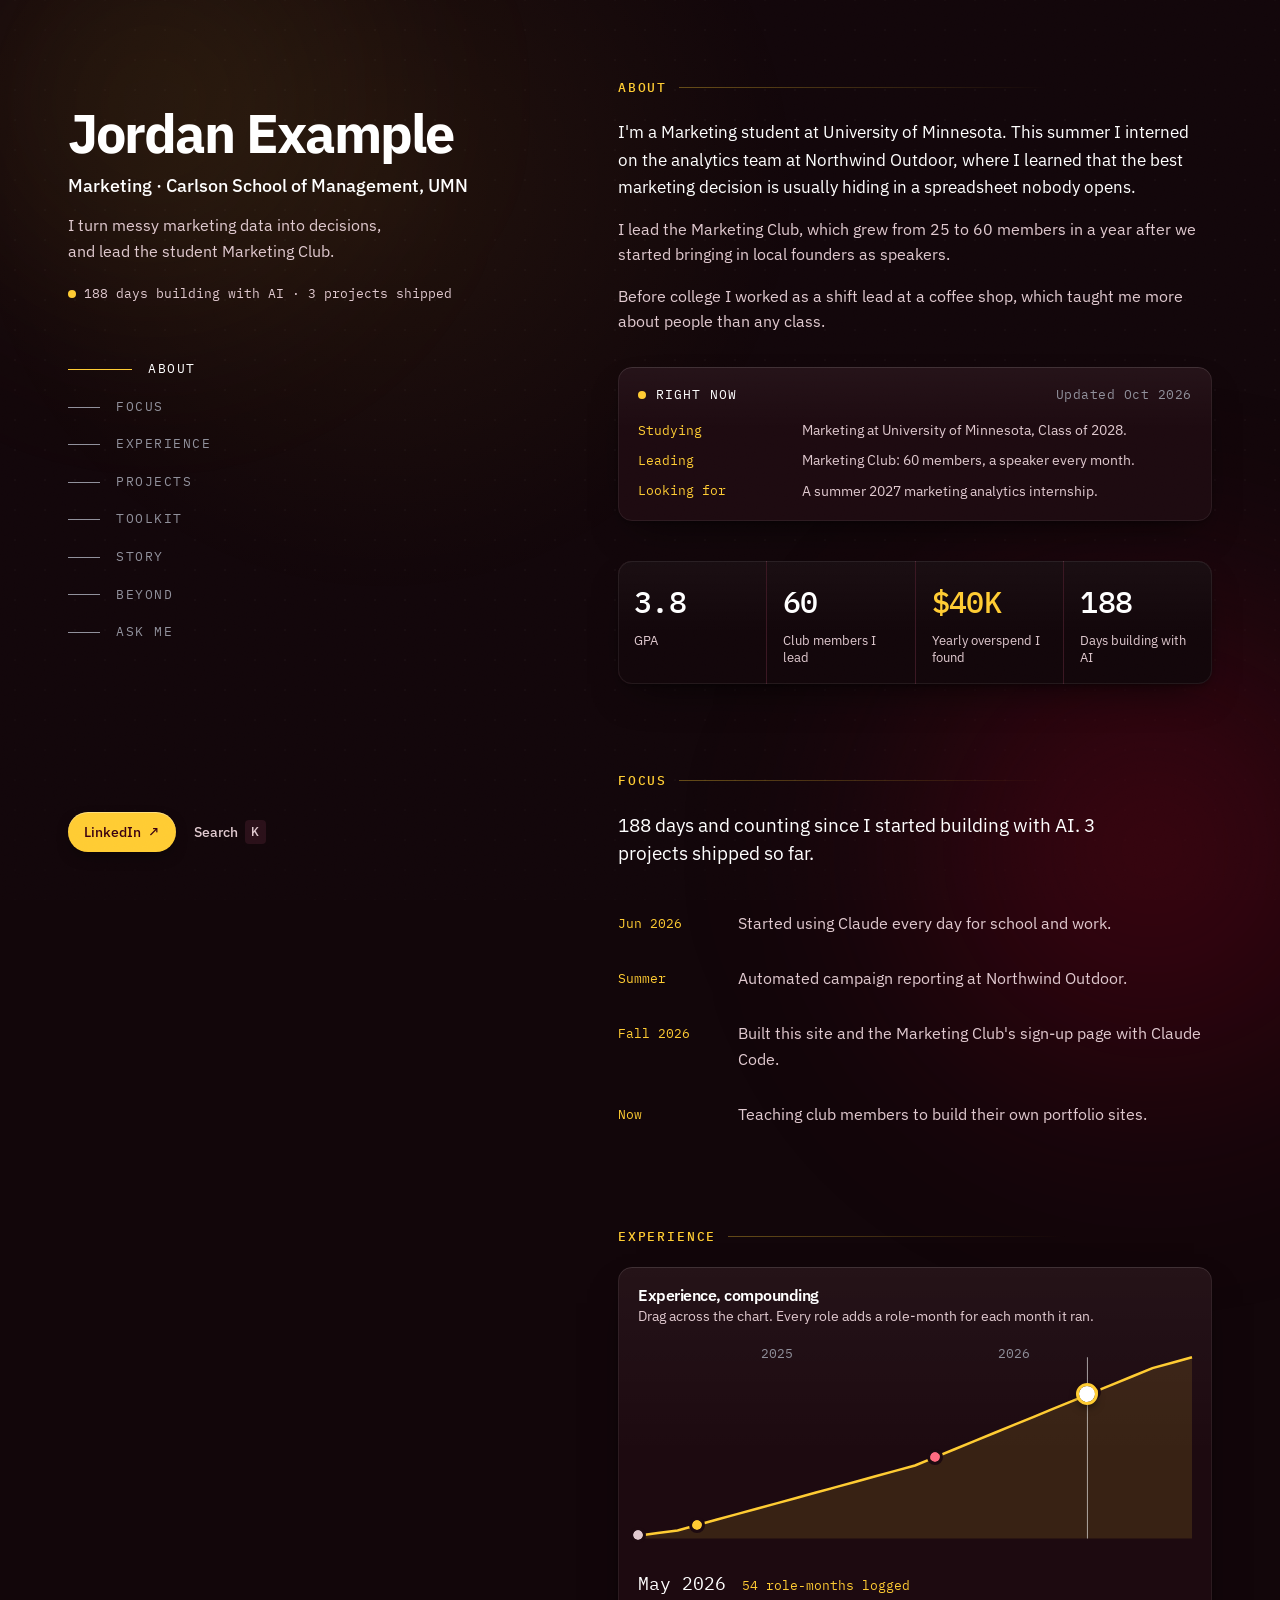
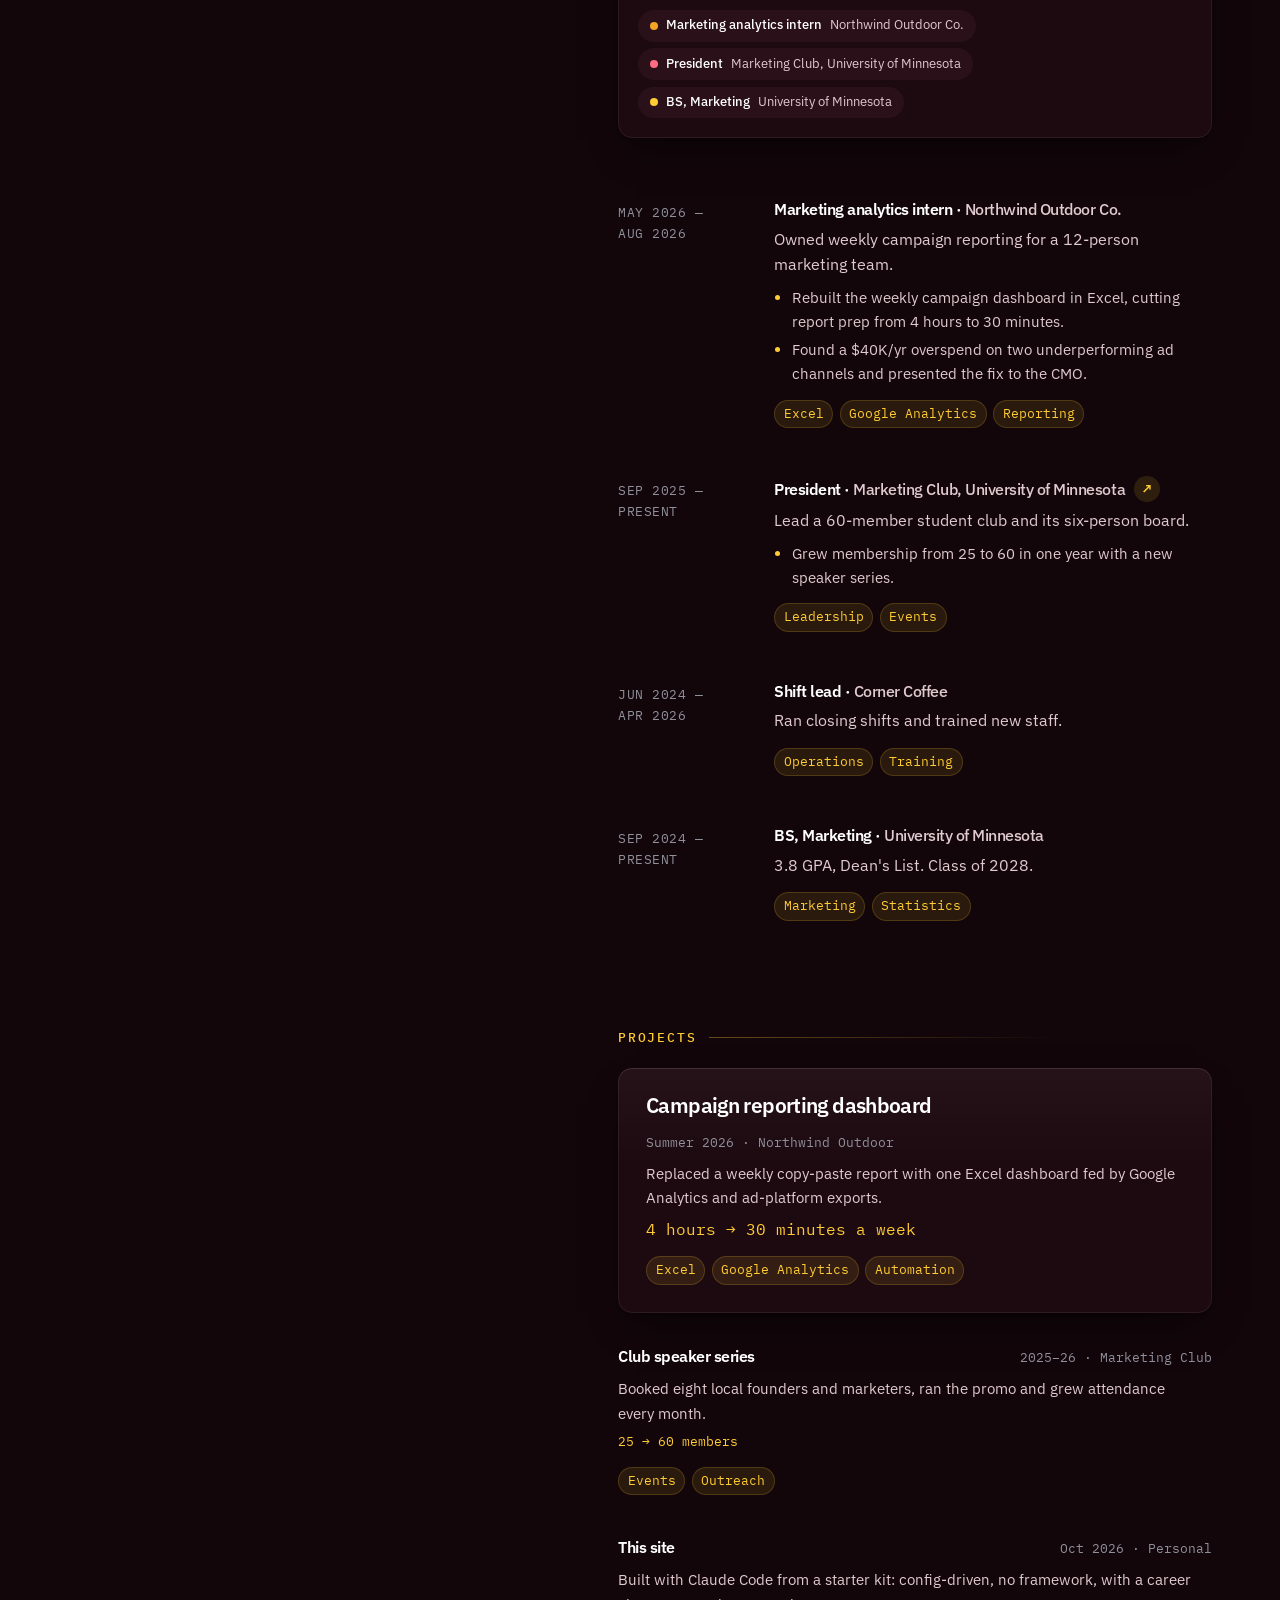
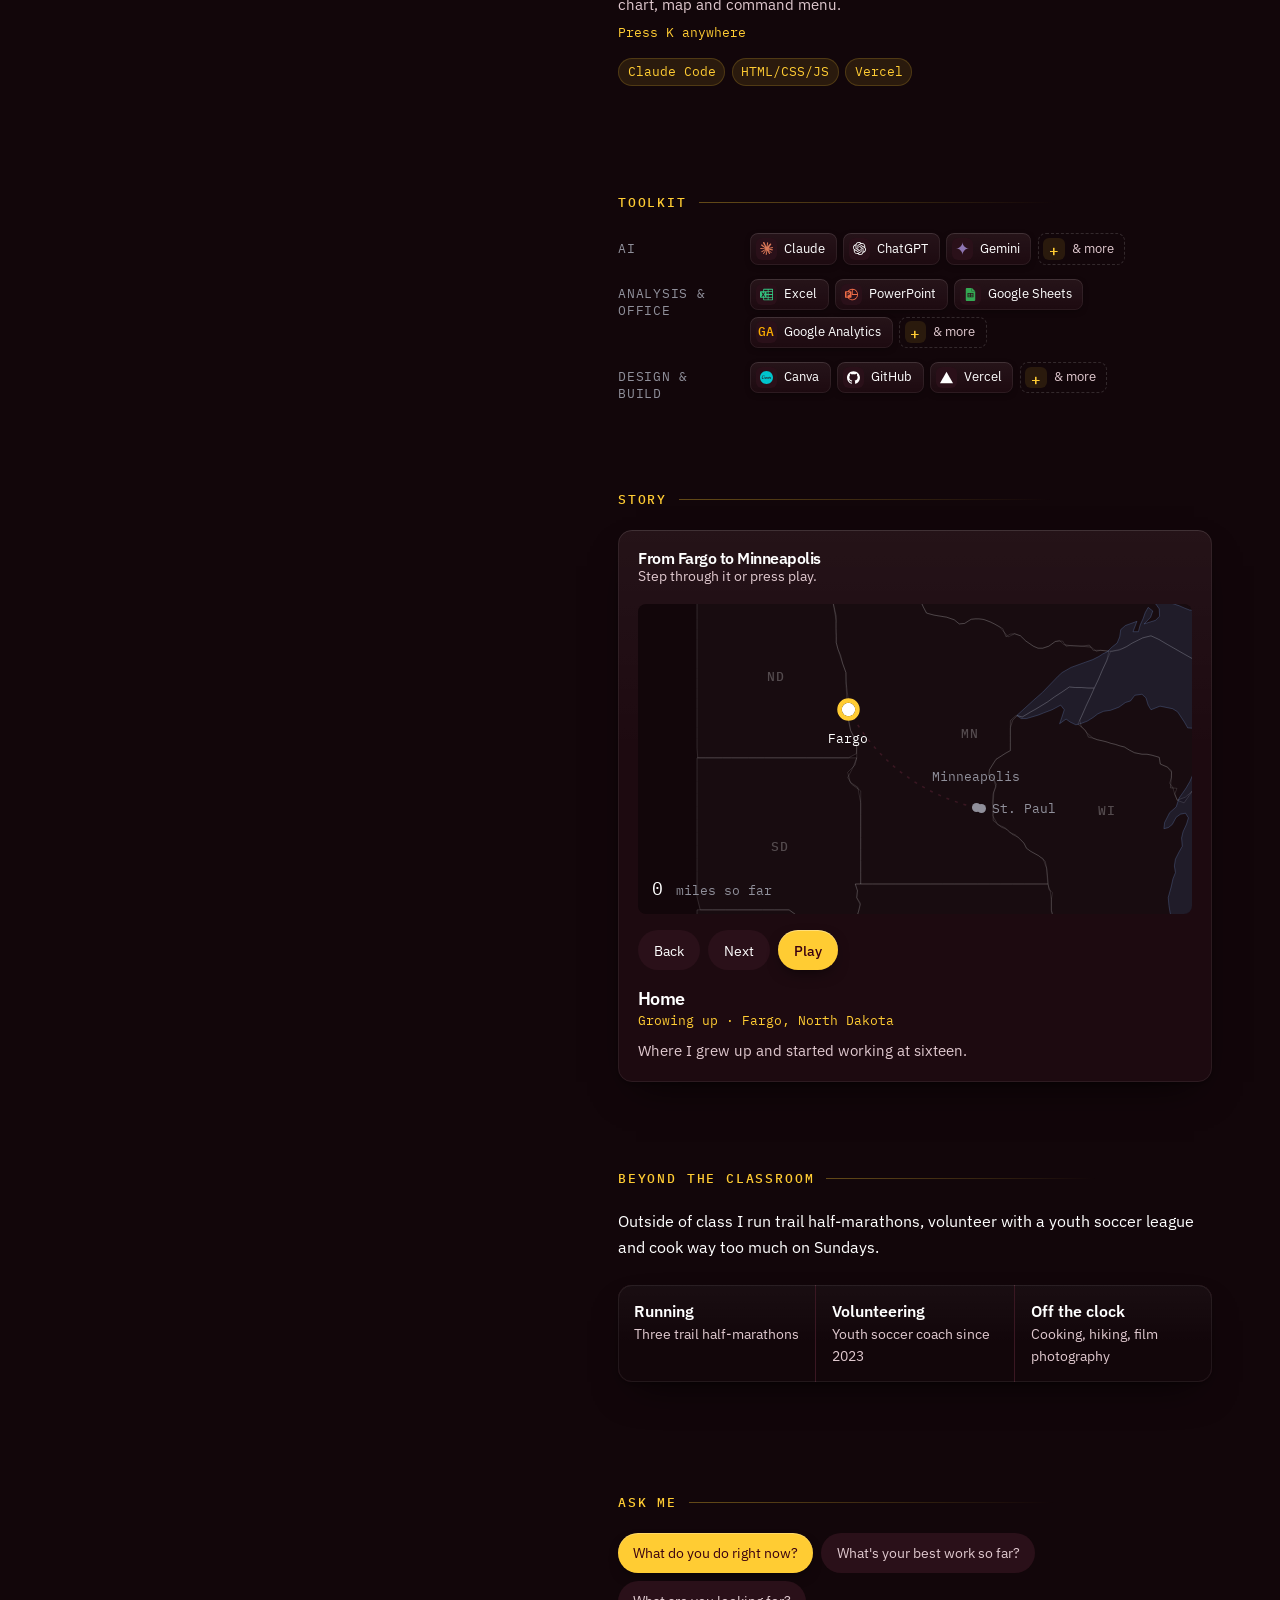
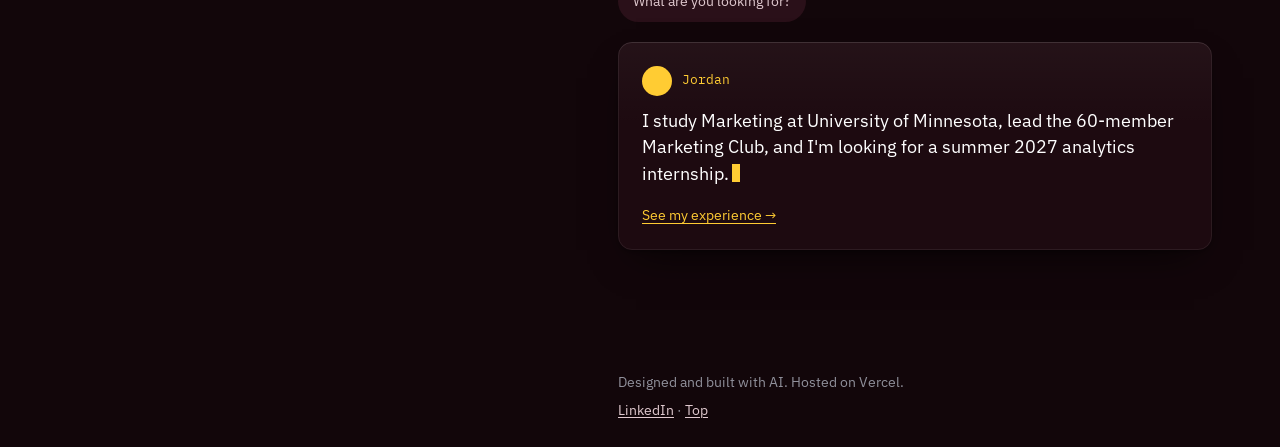
==== commit f0e7a4d3: "Works with any AI: AGENTS.md playbook (CLAUDE.md/GEMINI.md import it), builder.html + full prompt fo" ====
--- a/index.html
+++ b/index.html
@@ -3,7 +3,7 @@
 <head>
   <meta charset="utf-8">
   <meta name="viewport" content="width=device-width, initial-scale=1">
-  <!-- Claude fills every line marked FILL in Step 3/7 of CLAUDE.md. Keep og: URLs absolute (https://...). -->
+  <!-- Your AI fills every line marked FILL in Step 3/6 of AGENTS.md. Keep og: URLs absolute (https://...). -->
   <title>Jordan Example</title><!-- FILL: your name -->
   <meta name="description" content="Marketing student at the University of Minnesota. Leads the Marketing Club."><!-- FILL: one sentence -->
   <meta name="theme-color" content="#12060a">
